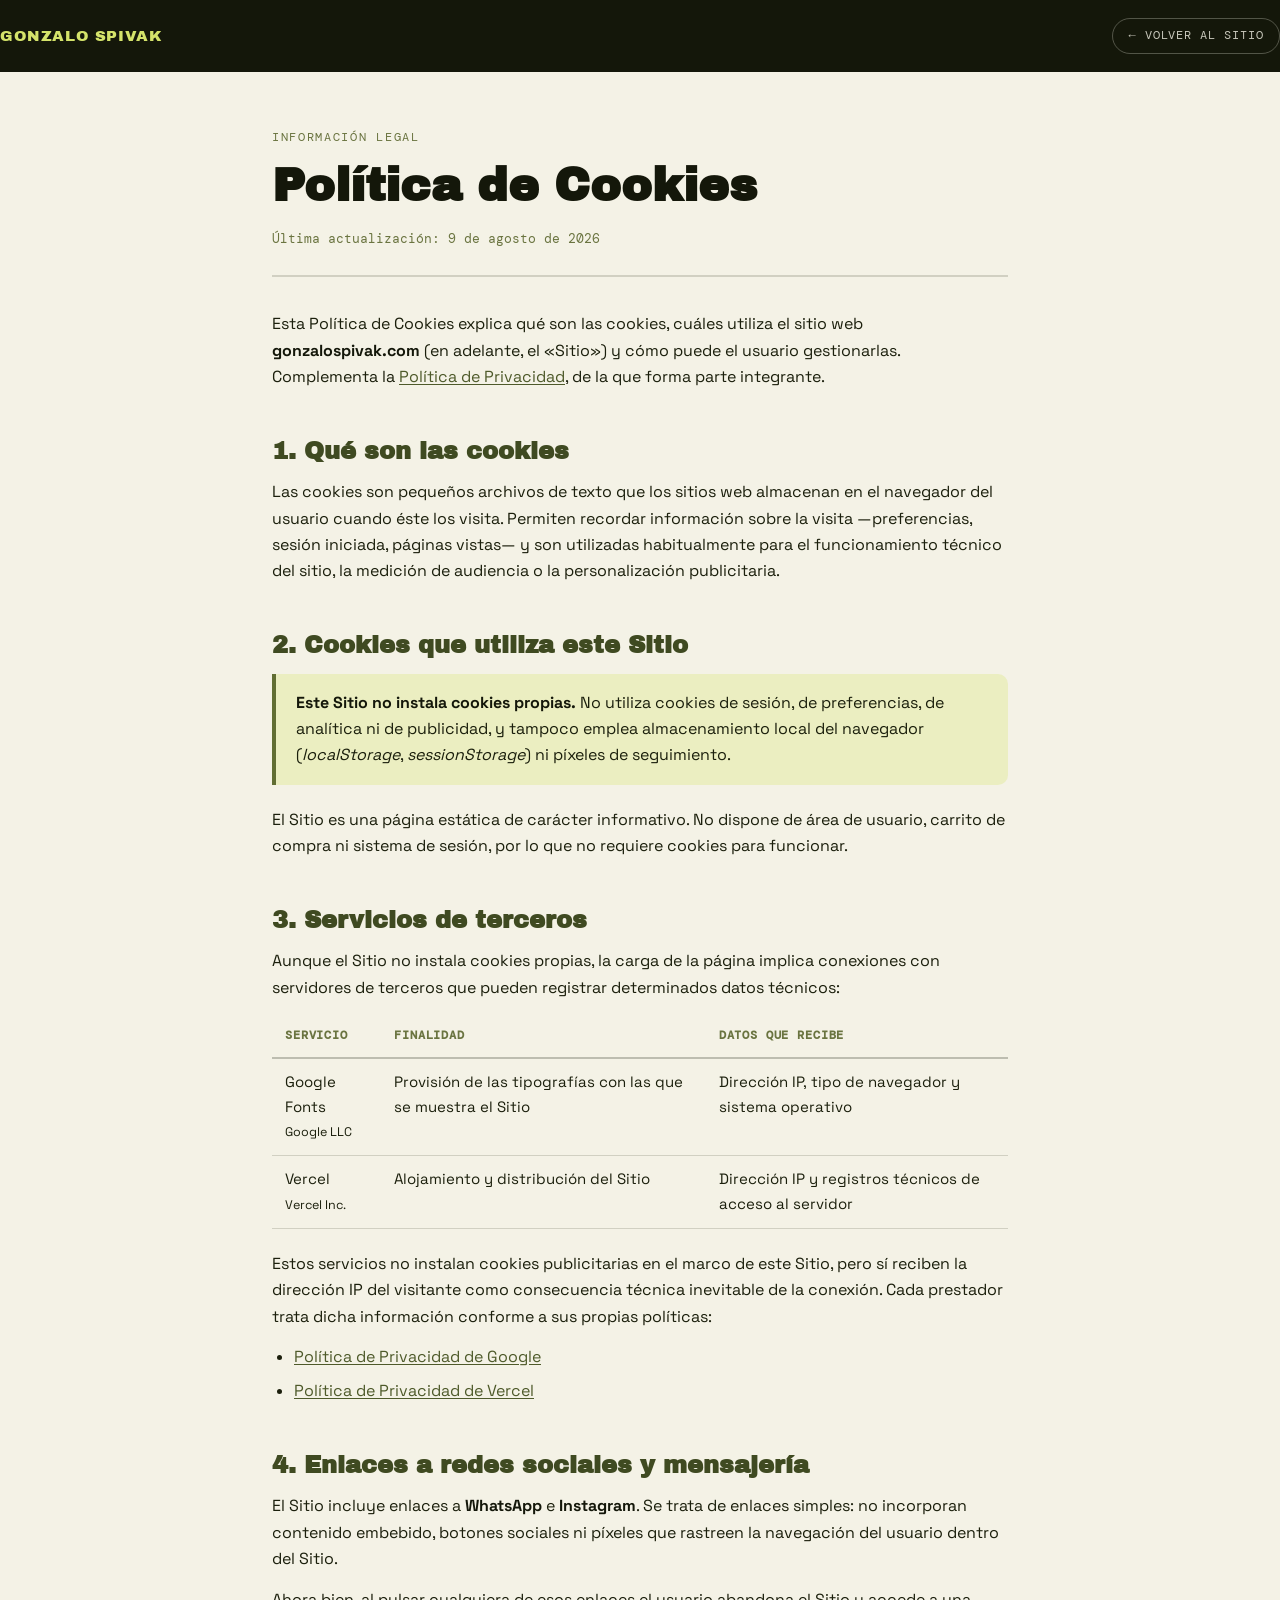
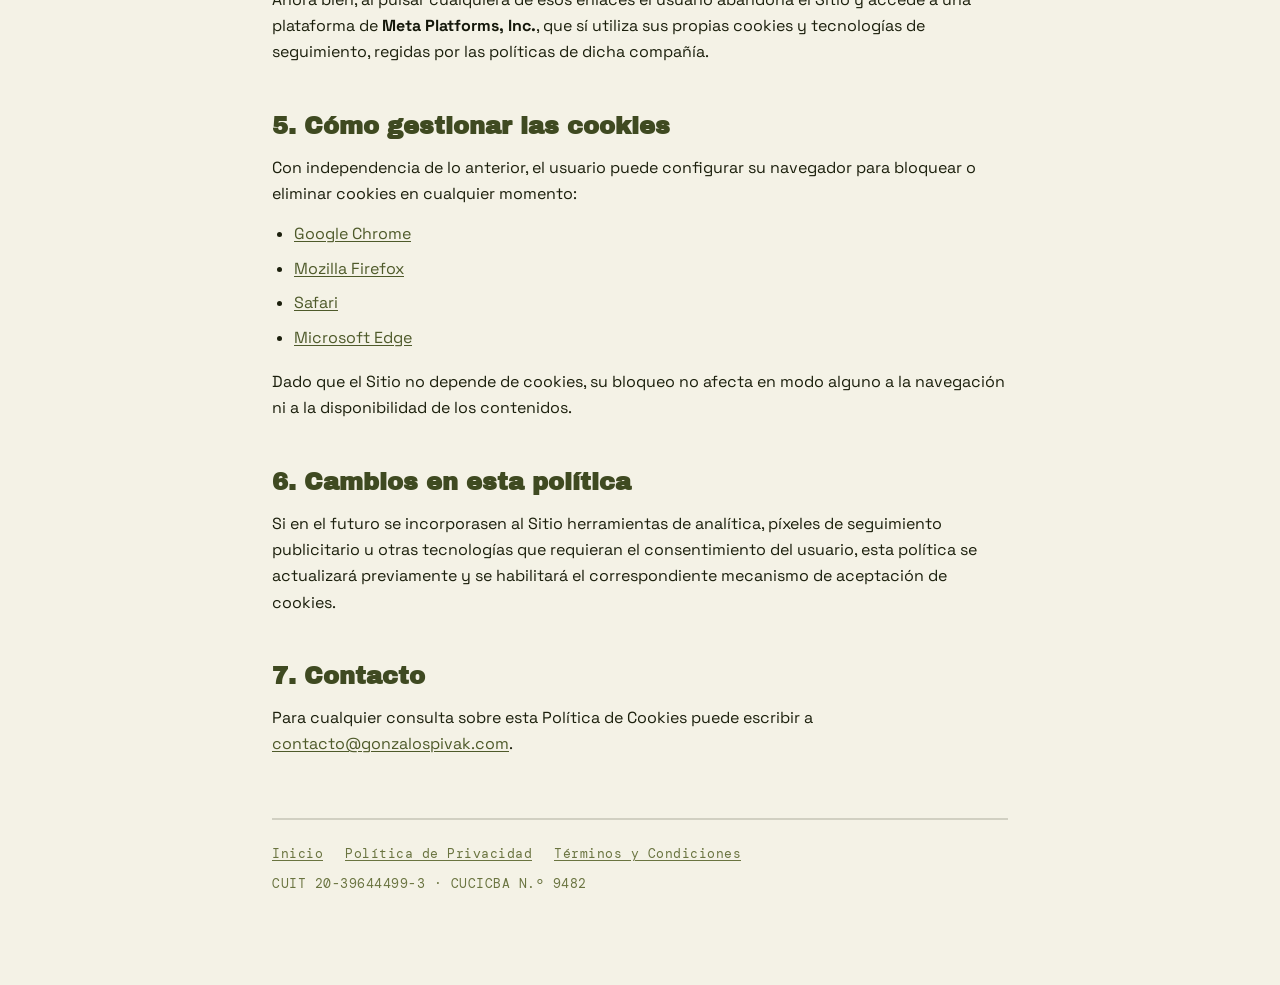
==== cookies.html @ 3b44a144 "Paginas legales: privacidad, terminos y cookies (Ley 25.326)" ====
<!DOCTYPE html>
<html lang="es-AR">
<head>
<meta charset="UTF-8" />
<meta name="viewport" content="width=device-width, initial-scale=1" />
<title>Política de Cookies — Gonzalo Spivak Real Estate</title>
<meta name="description" content="Política de Cookies del sitio web de Gonzalo Javier Spivak (CUIT 20-39644499-3). Información sobre cookies, tecnologías de seguimiento y servicios de terceros." />
<meta name="robots" content="index, follow" />
<link rel="preconnect" href="https://fonts.googleapis.com" />
<link rel="preconnect" href="https://fonts.gstatic.com" crossorigin="anonymous" />
<link href="https://fonts.googleapis.com/css2?family=Archivo+Black&family=Space+Grotesk:wght@400;500;700&family=DM+Mono:wght@400;500&display=swap" rel="stylesheet" />
<link rel="icon" href="data:image/svg+xml,%3Csvg xmlns='http://www.w3.org/2000/svg' viewBox='0 0 64 64'%3E%3Ccircle cx='32' cy='32' r='32' fill='%23D4E36A'/%3E%3Ctext x='32' y='42' font-family='Arial Black,Arial,sans-serif' font-weight='900' font-size='26' fill='%231B1F0C' text-anchor='middle'%3EGS%3C/text%3E%3C/svg%3E" />
<link rel="stylesheet" href="css/styles.css" />
<link rel="stylesheet" href="css/legal.css" />
</head>
<body class="legal-body">

<header class="legal-top">
  <div class="wrap">
    <a class="legal-top__brand" href="/">GONZALO SPIVAK</a>
    <a class="legal-top__back" href="/">← Volver al sitio</a>
  </div>
</header>

<main class="legal-wrap">

  <div class="legal-kicker">Información legal</div>
  <h1>Política de Cookies</h1>
  <div class="legal-updated">Última actualización: 9 de agosto de 2026</div>

  <p>Esta Política de Cookies explica qué son las cookies, cuáles utiliza el sitio web <strong>gonzalospivak.com</strong> (en adelante, el «Sitio») y cómo puede el usuario gestionarlas. Complementa la <a href="/privacidad">Política de Privacidad</a>, de la que forma parte integrante.</p>

  <h2>1. Qué son las cookies</h2>

  <p>Las cookies son pequeños archivos de texto que los sitios web almacenan en el navegador del usuario cuando éste los visita. Permiten recordar información sobre la visita —preferencias, sesión iniciada, páginas vistas— y son utilizadas habitualmente para el funcionamiento técnico del sitio, la medición de audiencia o la personalización publicitaria.</p>

  <h2>2. Cookies que utiliza este Sitio</h2>

  <div class="legal-note">
    <p><strong>Este Sitio no instala cookies propias.</strong> No utiliza cookies de sesión, de preferencias, de analítica ni de publicidad, y tampoco emplea almacenamiento local del navegador (<em>localStorage</em>, <em>sessionStorage</em>) ni píxeles de seguimiento.</p>
  </div>

  <p>El Sitio es una página estática de carácter informativo. No dispone de área de usuario, carrito de compra ni sistema de sesión, por lo que no requiere cookies para funcionar.</p>

  <h2>3. Servicios de terceros</h2>

  <p>Aunque el Sitio no instala cookies propias, la carga de la página implica conexiones con servidores de terceros que pueden registrar determinados datos técnicos:</p>

  <div class="legal-table-wrap">
    <table>
      <thead>
        <tr>
          <th>Servicio</th>
          <th>Finalidad</th>
          <th>Datos que recibe</th>
        </tr>
      </thead>
      <tbody>
        <tr>
          <td>Google Fonts<br /><small>Google LLC</small></td>
          <td>Provisión de las tipografías con las que se muestra el Sitio</td>
          <td>Dirección IP, tipo de navegador y sistema operativo</td>
        </tr>
        <tr>
          <td>Vercel<br /><small>Vercel Inc.</small></td>
          <td>Alojamiento y distribución del Sitio</td>
          <td>Dirección IP y registros técnicos de acceso al servidor</td>
        </tr>
      </tbody>
    </table>
  </div>

  <p>Estos servicios no instalan cookies publicitarias en el marco de este Sitio, pero sí reciben la dirección IP del visitante como consecuencia técnica inevitable de la conexión. Cada prestador trata dicha información conforme a sus propias políticas:</p>

  <ul>
    <li><a href="https://policies.google.com/privacy" target="_blank" rel="noopener">Política de Privacidad de Google</a></li>
    <li><a href="https://vercel.com/legal/privacy-policy" target="_blank" rel="noopener">Política de Privacidad de Vercel</a></li>
  </ul>

  <h2>4. Enlaces a redes sociales y mensajería</h2>

  <p>El Sitio incluye enlaces a <strong>WhatsApp</strong> e <strong>Instagram</strong>. Se trata de enlaces simples: no incorporan contenido embebido, botones sociales ni píxeles que rastreen la navegación del usuario dentro del Sitio.</p>

  <p>Ahora bien, al pulsar cualquiera de esos enlaces el usuario abandona el Sitio y accede a una plataforma de <strong>Meta Platforms, Inc.</strong>, que sí utiliza sus propias cookies y tecnologías de seguimiento, regidas por las políticas de dicha compañía.</p>

  <h2>5. Cómo gestionar las cookies</h2>

  <p>Con independencia de lo anterior, el usuario puede configurar su navegador para bloquear o eliminar cookies en cualquier momento:</p>

  <ul>
    <li><a href="https://support.google.com/chrome/answer/95647" target="_blank" rel="noopener">Google Chrome</a></li>
    <li><a href="https://support.mozilla.org/es/kb/Borrar%20cookies" target="_blank" rel="noopener">Mozilla Firefox</a></li>
    <li><a href="https://support.apple.com/es-es/guide/safari/sfri11471/mac" target="_blank" rel="noopener">Safari</a></li>
    <li><a href="https://support.microsoft.com/es-es/microsoft-edge/eliminar-las-cookies-en-microsoft-edge-63947406-40ac-c3b8-57b9-2a946a29ae09" target="_blank" rel="noopener">Microsoft Edge</a></li>
  </ul>

  <p>Dado que el Sitio no depende de cookies, su bloqueo no afecta en modo alguno a la navegación ni a la disponibilidad de los contenidos.</p>

  <h2>6. Cambios en esta política</h2>

  <p>Si en el futuro se incorporasen al Sitio herramientas de analítica, píxeles de seguimiento publicitario u otras tecnologías que requieran el consentimiento del usuario, esta política se actualizará previamente y se habilitará el correspondiente mecanismo de aceptación de cookies.</p>

  <h2>7. Contacto</h2>

  <p>Para cualquier consulta sobre esta Política de Cookies puede escribir a <a href="mailto:contacto@gonzalospivak.com">contacto@gonzalospivak.com</a>.</p>

  <div class="legal-foot">
    <a href="/">Inicio</a>
    <a href="/privacidad">Política de Privacidad</a>
    <a href="/terminos">Términos y Condiciones</a>
    <span>CUIT 20-39644499-3 · CUCICBA N.º 9482</span>
  </div>

</main>

</body>
</html>
---- css/styles.css ----
:root {
  --olive: #616E33;
  --olive-mid: #3F4A21;
  --olive-dark: #1B1F0C;
  --olive-deep: #14170A;
  --lime: #D4E36A;
  --lime-light: #E9F78C;
  --cream: #F4F2E6;
  --cream-70: rgba(244, 242, 230, .7);
  --cream-72: rgba(244, 242, 230, .72);
  --cream-80: rgba(244, 242, 230, .8);
  --cream-82: rgba(244, 242, 230, .82);
  --cream-86: rgba(244, 242, 230, .86);
  --muted-a: #4E5A2A;
  --muted-b: #6A7440;
  --blue: #74ACDF;
  --blue-dark: #0D2438;
  --yellow: #F6B40E;
  --wash: #E6E3D2;
  --dark-14: rgba(27, 31, 12, .14);
  --dark-16: rgba(27, 31, 12, .16);
  --dark-18: rgba(27, 31, 12, .18);
  --dark-25: rgba(27, 31, 12, .25);
  --dark-70: rgba(27, 31, 12, .7);
  --dark-75: rgba(27, 31, 12, .75);
  --font-display: 'Archivo Black', sans-serif;
  --font-body: 'Space Grotesk', Helvetica, sans-serif;
  --font-mono: 'DM Mono', monospace;
}

* { box-sizing: border-box; }

html, body {
  margin: 0;
  padding: 0;
  background: var(--olive);
}

body {
  font-family: var(--font-body);
  color: var(--cream);
  overflow-x: hidden;
}

a {
  color: var(--olive-dark);
  text-decoration: none;
}

::selection {
  background: var(--lime);
  color: var(--olive-dark);
}

img { max-width: 100%; display: block; }

.wrap {
  max-width: 1360px;
  margin: 0 auto;
}

.wrap--narrow { max-width: 1160px; }

@keyframes gsMarquee {
  from { transform: translateX(0); }
  to { transform: translateX(-50%); }
}

@keyframes gsPulse {
  0%, 100% { transform: scale(1); }
  50% { transform: scale(1.06); }
}

/* Buttons */

.btn {
  display: inline-flex;
  align-items: center;
  justify-content: center;
  gap: 8px;
  border-radius: 999px;
  font-weight: 700;
  cursor: pointer;
  border: none;
  transition: transform .15s ease, box-shadow .15s ease, background .15s ease, color .15s ease, border-color .15s ease;
}

.btn--primary {
  background: var(--lime);
  color: var(--olive-dark);
  padding: 11px 20px;
  font-size: 14.5px;
  border: 2px solid var(--olive-dark);
}
.btn--primary:hover { background: var(--lime-light); transform: translateY(-2px); }

.btn--stamp {
  background: var(--lime);
  color: var(--olive-dark);
  padding: 17px 30px;
  font-size: 16.5px;
  border: 2px solid var(--olive-dark);
  box-shadow: 6px 6px 0 var(--olive-dark);
}
.btn--stamp:hover { transform: translate(3px, 3px); box-shadow: 2px 2px 0 var(--olive-dark); }

.btn--ghost {
  border: 2px solid rgba(244, 242, 230, .5);
  color: var(--cream);
  padding: 17px 30px;
  font-size: 16.5px;
  font-weight: 600;
  background: transparent;
}
.btn--ghost:hover { border-color: var(--lime); color: var(--lime); }

.btn--dark-block {
  margin-top: 6px;
  background: var(--olive-dark);
  color: var(--lime);
  border: none;
  border-radius: 999px;
  padding: 17px;
  font-family: var(--font-body);
  font-weight: 700;
  font-size: 16.5px;
  cursor: pointer;
  width: 100%;
}
.btn--dark-block:hover { background: var(--olive-mid); }

.btn--outline-lime {
  border: 2px solid var(--lime);
  color: var(--lime);
  padding: 13px 22px;
  font-size: 15px;
  background: transparent;
}
.btn--outline-lime:hover { background: var(--lime); color: var(--olive-dark); }

.btn--cta {
  display: inline-block;
  background: var(--olive-dark);
  color: var(--lime);
  padding: 20px 40px;
  font-size: 18px;
  box-shadow: 7px 7px 0 var(--olive);
}
.btn--cta:hover { transform: translate(3px, 3px); box-shadow: 2px 2px 0 var(--olive); }

/* Header */

.site-header {
  position: sticky;
  top: 0;
  z-index: 50;
  display: flex;
  align-items: center;
  justify-content: space-between;
  gap: 24px;
  padding: 14px 28px;
  background: rgba(63, 74, 33, .92);
  backdrop-filter: blur(10px);
  -webkit-backdrop-filter: blur(10px);
  border-bottom: 1px solid rgba(212, 227, 106, .25);
}

.brand { display: flex; align-items: center; gap: 12px; }

.brand__mark {
  width: 38px;
  height: 38px;
  border-radius: 50%;
  background: var(--lime);
  color: var(--olive-dark);
  display: grid;
  place-items: center;
  font-family: var(--font-display);
  font-size: 15px;
  letter-spacing: -.5px;
  flex-shrink: 0;
}

.brand__text { display: flex; flex-direction: column; line-height: 1.05; }
.brand__name { font-family: var(--font-display); font-size: 15px; letter-spacing: -.2px; color: var(--cream); }
.brand__tag { font-family: var(--font-mono); font-size: 10.5px; letter-spacing: 2px; color: var(--lime); }

.site-nav { display: flex; align-items: center; gap: 28px; }
.site-nav a:not(.btn) { color: var(--cream); font-size: 14.5px; font-weight: 500; }
.site-nav a:not(.btn):hover { color: var(--lime); }

.nav-toggle {
  display: none;
  flex-direction: column;
  justify-content: center;
  gap: 5px;
  width: 38px;
  height: 38px;
  background: transparent;
  border: 1px solid rgba(244, 242, 230, .4);
  border-radius: 10px;
  cursor: pointer;
  padding: 0;
}
.nav-toggle span {
  display: block;
  width: 18px;
  height: 2px;
  margin: 0 auto;
  background: var(--cream);
  transition: transform .2s ease, opacity .2s ease;
}
.nav-toggle[aria-expanded="true"] span:nth-child(1) { transform: translateY(7px) rotate(45deg); }
.nav-toggle[aria-expanded="true"] span:nth-child(2) { opacity: 0; }
.nav-toggle[aria-expanded="true"] span:nth-child(3) { transform: translateY(-7px) rotate(-45deg); }

/* Hero */

.hero {
  position: relative;
  padding: 72px 28px 0;
  max-width: 1360px;
  margin: 0 auto;
}

.hero__grid {
  display: grid;
  grid-template-columns: 1.15fr .85fr;
  gap: 56px;
  align-items: end;
}

.badge {
  display: inline-flex;
  align-items: center;
  gap: 10px;
  border: 1px solid rgba(244, 242, 230, .35);
  border-radius: 999px;
  padding: 7px 14px;
  font-family: var(--font-mono);
  font-size: 11px;
  letter-spacing: 1.6px;
  color: var(--lime);
  margin-bottom: 26px;
}

.badge__dot {
  width: 7px;
  height: 7px;
  border-radius: 50%;
  background: var(--lime);
  display: inline-block;
  animation: gsPulse 1.6s ease-in-out infinite;
}

.hero__title {
  font-family: var(--font-display);
  font-size: clamp(46px, 7.2vw, 104px);
  line-height: .9;
  letter-spacing: -3px;
  margin: 0;
  color: var(--cream);
  text-wrap: balance;
}
.hero__title--accent { color: var(--lime); }
.hero__title--stamp {
  display: inline-block;
  background: var(--olive-dark);
  color: var(--lime);
  padding: 0 14px 6px;
  transform: rotate(-1.4deg);
}

.hero__lead {
  max-width: 520px;
  font-size: 19px;
  line-height: 1.5;
  color: var(--cream-86);
  margin: 30px 0 34px;
}

.hero__actions { display: flex; flex-wrap: wrap; gap: 14px; margin-bottom: 44px; }

.stats {
  display: grid;
  grid-template-columns: repeat(3, minmax(0, 1fr));
  gap: 1px;
  background: rgba(244, 242, 230, .22);
  border: 1px solid rgba(244, 242, 230, .22);
  border-radius: 16px;
  overflow: hidden;
  max-width: 560px;
}
.stats__item { background: var(--olive); padding: 20px 18px; }
.stats__num { font-family: var(--font-display); font-size: 34px; color: var(--lime); letter-spacing: -1.5px; }
.stats__label { font-family: var(--font-mono); font-size: 10.5px; letter-spacing: 1.4px; color: var(--cream-70); margin-top: 4px; }

.hero__portrait {
  position: relative;
  border-radius: 20px 20px 0 0;
  overflow: hidden;
  border: 1px solid rgba(244, 242, 230, .3);
  border-bottom: none;
  aspect-ratio: 3 / 4;
  background: var(--olive-deep);
}
.hero__portrait img { width: 100%; height: 100%; object-fit: cover; object-position: 50% 22%; }
.hero__portrait-fade {
  position: absolute;
  inset: 0;
  background: linear-gradient(180deg, rgba(97, 110, 51, 0) 45%, rgba(27, 31, 12, .75) 100%);
}
.hero__portrait-caption {
  position: absolute;
  left: 18px;
  bottom: 18px;
  font-family: var(--font-mono);
  font-size: 10.5px;
  letter-spacing: 1.6px;
  color: var(--lime);
}

/* Trust bar + marquee */

.trust-bar {
  margin-top: 56px;
  display: flex;
  align-items: center;
  background: var(--blue);
  border-top: 2px solid var(--olive-dark);
  color: var(--blue-dark);
  font-family: var(--font-mono);
  font-size: 11px;
  letter-spacing: 2px;
  padding: 9px 28px;
  justify-content: center;
  text-align: center;
}
.trust-bar__inner { display: inline-flex; align-items: center; gap: 12px; flex-wrap: wrap; justify-content: center; }
.trust-bar__dot { width: 10px; height: 10px; border-radius: 50%; background: var(--yellow); border: 1px solid var(--blue-dark); flex-shrink: 0; }

.marquee {
  background: var(--lime);
  border-top: 2px solid var(--olive-dark);
  border-bottom: 2px solid var(--olive-dark);
  overflow: hidden;
  padding: 14px 0;
}
.marquee__track { display: flex; width: max-content; animation: gsMarquee 34s linear infinite; }
.marquee__group {
  display: flex;
  align-items: center;
  gap: 34px;
  padding-right: 34px;
  font-family: var(--font-display);
  font-size: 26px;
  letter-spacing: -.8px;
  color: var(--olive-dark);
  white-space: nowrap;
}
.marquee__star { color: var(--olive); }

/* Sections */

.section { padding: 96px 28px; }
.section--light { background: var(--cream); color: var(--olive-dark); }
.section--olive { background: var(--olive); }
.section--olive-deep { background: var(--olive-mid); }
.section--dark { background: var(--olive-dark); }
.section--lime { background: var(--lime); color: var(--olive-dark); }

.section__head {
  display: flex;
  align-items: end;
  justify-content: space-between;
  gap: 32px;
  flex-wrap: wrap;
  margin-bottom: 48px;
}
.section__head--row { margin-bottom: 34px; gap: 28px; }

.section__title {
  font-family: var(--font-display);
  font-size: clamp(34px, 4.6vw, 64px);
  line-height: .94;
  letter-spacing: -2px;
  margin: 0;
  max-width: 720px;
}
.section__title--on-olive { color: var(--cream); }
.section__title--accent { color: var(--lime); }
.section__title--sm { font-size: clamp(30px, 3.8vw, 50px); line-height: .95; letter-spacing: -1.6px; }

.section__note {
  font-family: var(--font-mono);
  font-size: 12px;
  letter-spacing: 1.4px;
  color: var(--muted-a);
  max-width: 300px;
  margin: 0;
}
.section__note--lime { color: var(--lime); margin: 0 0 48px; max-width: none; }

/* Reveal animation */

.reveal {
  opacity: 0;
  transform: translateY(26px);
  transition: opacity .7s ease, transform .7s cubic-bezier(.2, .7, .2, 1);
}
.reveal.is-visible { opacity: 1; transform: none; }

/* Paths grid */

.paths {
  display: grid;
  grid-template-columns: repeat(auto-fit, minmax(280px, 1fr));
  gap: 18px;
}

.path {
  border-radius: 22px;
  padding: 30px;
  display: flex;
  flex-direction: column;
  justify-content: space-between;
  min-height: 260px;
  transition: transform .2s ease;
}
.path:hover { transform: translateY(-6px); }
.path--wide { grid-column: span 2; padding: 34px; }
.path--dark { background: var(--olive-dark); color: var(--cream); }
.path--lime { background: var(--lime); color: var(--olive-dark); border: 2px solid var(--olive-dark); }
.path--olive { background: var(--olive); color: var(--cream); }
.path--white { background: #FFFFFF; color: var(--olive-dark); border: 1px solid var(--dark-14); }

.path__eyebrow { font-family: var(--font-mono); font-size: 11px; letter-spacing: 1.8px; }
.path__eyebrow--lime { color: var(--lime); }
.path__eyebrow--olive { color: var(--muted-a); }

.path__title {
  font-family: var(--font-display);
  font-size: 25px;
  letter-spacing: -1px;
  margin: 12px 0 10px;
}
.path__title--lg { font-size: 32px; letter-spacing: -1.2px; margin: 14px 0 10px; }

.path__body { font-size: 15.5px; line-height: 1.5; color: var(--cream-82); margin: 0; }
.path--wide .path__body { font-size: 16px; max-width: 520px; color: var(--cream-80); }
.path--lime .path__body { color: var(--olive-dark); }
.path__body--on-olive { color: var(--cream-82); }
.path__body--muted { color: var(--dark-70); }

.path__link {
  align-self: start;
  margin-top: 24px;
  font-weight: 700;
  font-size: 15px;
}
.path__link--pill {
  margin-top: 26px;
  background: var(--lime);
  color: var(--olive-dark);
  padding: 14px 24px;
  border-radius: 999px;
}
.path__link--pill:hover { background: var(--lime-light); }
.path__link--underline-dark { color: inherit; border-bottom: 2px solid var(--olive-dark); }
.path__link--underline-lime { color: var(--lime); border-bottom: 2px solid var(--lime); }
.path--lime .path__link--underline-dark { color: var(--olive-dark); }

/* Properties */

.filters { display: flex; flex-wrap: wrap; gap: 10px; }
.filter-btn {
  background: transparent;
  color: var(--cream);
  border: 1px solid rgba(244, 242, 230, .4);
  border-radius: 999px;
  padding: 10px 18px;
  font-family: var(--font-mono);
  font-size: 11.5px;
  letter-spacing: 1.2px;
  cursor: pointer;
}
.filter-btn:hover { border-color: var(--lime); }
.filter-btn.is-active { background: var(--lime); color: var(--olive-dark); }

.properties {
  display: grid;
  grid-template-columns: repeat(auto-fill, minmax(300px, 1fr));
  gap: 20px;
}

.property-card {
  background: var(--cream);
  color: var(--olive-dark);
  border-radius: 20px;
  overflow: hidden;
  display: flex;
  flex-direction: column;
  transition: transform .2s ease;
}
.property-card:hover { transform: translateY(-6px); }

.property-card__media { position: relative; aspect-ratio: 4 / 3; background: var(--wash); }
.property-card__media img { width: 100%; height: 100%; object-fit: cover; }
.property-card__tag {
  position: absolute;
  top: 14px;
  left: 14px;
  background: var(--olive-dark);
  color: var(--lime);
  font-family: var(--font-mono);
  font-size: 10.5px;
  letter-spacing: 1.2px;
  padding: 6px 11px;
  border-radius: 999px;
}

.property-card__body { padding: 22px 22px 24px; display: flex; flex-direction: column; gap: 12px; flex: 1; }
.property-card__row { display: flex; align-items: baseline; justify-content: space-between; gap: 12px; }
.property-card__price { font-family: var(--font-display); font-size: 26px; letter-spacing: -1px; }
.property-card__barrio { font-family: var(--font-mono); font-size: 11px; letter-spacing: 1.2px; color: var(--muted-b); }
.property-card__title { font-size: 16px; line-height: 1.4; font-weight: 500; }
.property-card__pills { display: flex; gap: 8px; flex-wrap: wrap; margin-top: auto; padding-top: 8px; }
.property-card__pill { border: 1px solid var(--dark-18); border-radius: 999px; padding: 6px 12px; font-size: 12.5px; }
.property-card__cta {
  margin-top: 10px;
  background: var(--olive-dark);
  color: var(--lime);
  text-align: center;
  padding: 13px;
  border-radius: 999px;
  font-weight: 700;
  font-size: 14.5px;
}
.property-card__cta:hover { background: var(--olive-mid); }

/* Steps */

.steps {
  display: grid;
  grid-template-columns: repeat(auto-fit, minmax(240px, 1fr));
  gap: 1px;
  background: rgba(244, 242, 230, .2);
}
.step { background: var(--olive-dark); padding: 32px 26px 36px; }
.step__num { font-family: var(--font-display); font-size: 52px; color: var(--lime); letter-spacing: -2px; line-height: 1; }
.step__title { font-family: var(--font-body); font-size: 20px; font-weight: 700; margin: 14px 0 10px; color: var(--cream); }
.step__body { font-size: 15.5px; line-height: 1.55; color: var(--cream-72); margin: 0; }

/* Tasación */

.tasacion {
  display: grid;
  grid-template-columns: 1fr 1fr;
  gap: 56px;
  align-items: start;
}

.tasacion__lead { font-size: 18.5px; line-height: 1.55; margin: 0 0 28px; max-width: 460px; }

.tasacion__list { list-style: none; padding: 0; margin: 0; display: flex; flex-direction: column; gap: 12px; }
.tasacion__list li { display: flex; gap: 12px; align-items: start; font-size: 16px; }
.tasacion__arrow { font-family: var(--font-display); color: var(--olive); flex-shrink: 0; }

.tasacion__form {
  background: var(--cream);
  border: 2px solid var(--olive-dark);
  border-radius: 24px;
  padding: 30px;
  box-shadow: 8px 8px 0 var(--olive-dark);
  display: flex;
  flex-direction: column;
  gap: 16px;
}

.field {
  display: flex;
  flex-direction: column;
  gap: 7px;
  font-family: var(--font-mono);
  font-size: 11px;
  letter-spacing: 1.4px;
  color: var(--muted-a);
}
.field input, .field select {
  font-family: var(--font-body);
  font-size: 16px;
  padding: 13px 15px;
  border: 1px solid var(--dark-25);
  border-radius: 12px;
  background: #FFFFFF;
  color: var(--olive-dark);
  width: 100%;
}
.field-row { display: grid; grid-template-columns: 1fr 1fr; gap: 14px; }

.tasacion__hint { font-family: var(--font-mono); font-size: 10.5px; letter-spacing: 1px; color: var(--muted-b); margin: 0; text-align: center; }

/* Instagram wall */

.reels { display: grid; grid-template-columns: repeat(auto-fit, minmax(190px, 1fr)); gap: 12px; }
.reel {
  position: relative;
  aspect-ratio: 4 / 5;
  border-radius: 14px;
  overflow: hidden;
  background: var(--olive-deep);
  display: flex;
  align-items: end;
  padding: 16px;
  transition: transform .2s ease;
}
.reel:hover { transform: translateY(-4px); }
.reel img { position: absolute; inset: 0; width: 100%; height: 100%; object-fit: cover; }
.reel__fade { position: absolute; inset: 0; background: linear-gradient(180deg, rgba(20, 23, 10, 0) 50%, rgba(20, 23, 10, .82) 100%); }
.reel__caption { position: relative; font-family: var(--font-mono); font-size: 11px; letter-spacing: .8px; color: var(--cream); line-height: 1.4; }

/* FAQ */

.faq { display: flex; flex-direction: column; gap: 12px; margin-top: 36px; }
.faq-item { border: 1px solid var(--dark-16); border-radius: 16px; background: #FFFFFF; overflow: hidden; }
.faq-item__q {
  width: 100%;
  display: flex;
  align-items: center;
  justify-content: space-between;
  gap: 20px;
  text-align: left;
  background: none;
  border: none;
  padding: 22px 24px;
  font-family: var(--font-body);
  font-size: 18px;
  font-weight: 700;
  color: var(--olive-dark);
  cursor: pointer;
}
.faq-item__sign { font-family: var(--font-display); font-size: 22px; color: var(--olive); flex-shrink: 0; }
.faq-item__a-wrap { max-height: 0; overflow: hidden; transition: max-height .35s ease; }
.faq-item.is-open .faq-item__a-wrap { max-height: 320px; }
.faq-item__a { margin: 0; padding: 0 24px 24px; font-size: 16.5px; line-height: 1.6; color: var(--dark-75); }

/* CTA */

.section--cta { text-align: center; border-top: 2px solid var(--olive-dark); padding: 100px 28px; }
.cta__title { font-family: var(--font-display); font-size: clamp(40px, 6.4vw, 92px); line-height: .9; letter-spacing: -3px; margin: 0 0 22px; }
.cta__lead { font-size: 19px; line-height: 1.5; max-width: 560px; margin: 0 auto 34px; }

/* Footer */

.site-footer { background: var(--olive-dark); padding: 56px 28px 40px; }
.footer__row { display: flex; flex-wrap: wrap; gap: 32px; justify-content: space-between; align-items: start; }
.footer__brand { font-family: var(--font-display); font-size: 22px; letter-spacing: -.6px; color: var(--cream); }
.footer__tag { font-family: var(--font-mono); font-size: 11px; letter-spacing: 1.6px; color: var(--lime); margin-top: 6px; }
.footer__links { display: flex; gap: 28px; flex-wrap: wrap; }
.footer__links a { color: var(--cream); font-size: 15px; }
.footer__links a:hover { color: var(--lime); }
.footer__legal { font-family: var(--font-mono); font-size: 10.5px; letter-spacing: 1.2px; color: rgba(244, 242, 230, .5); max-width: 280px; line-height: 1.7; }

/* Floating WhatsApp */

.wa-float {
  position: fixed;
  right: 26px;
  top: 50%;
  transform: translateY(-50%);
  z-index: 60;
  width: 68px;
  height: 68px;
  border-radius: 50%;
  background: var(--lime);
  color: var(--olive-dark);
  border: 2px solid var(--olive-dark);
  display: grid;
  place-items: center;
  box-shadow: 5px 5px 0 var(--olive-dark);
}
.wa-float:hover { background: var(--lime-light); transform: translateY(-50%) scale(1.06); }

/* Responsive */

@media (max-width: 980px) {
  .hero__grid { grid-template-columns: 1fr; align-items: stretch; }
  .hero__portrait { order: -1; max-width: 420px; margin: 0 auto; }
  .tasacion { grid-template-columns: 1fr; }
  .path--wide { grid-column: span 1; }
}

@media (max-width: 900px) {
  .nav-toggle { display: flex; }
  .site-nav {
    position: absolute;
    top: 100%;
    left: 0;
    right: 0;
    background: var(--olive-mid);
    flex-direction: column;
    align-items: stretch;
    gap: 0;
    padding: 8px 20px 20px;
    border-bottom: 1px solid rgba(212, 227, 106, .25);
    display: none;
  }
  .site-nav.is-open { display: flex; }
  .site-nav a:not(.btn) { padding: 14px 4px; border-bottom: 1px solid rgba(244, 242, 230, .12); font-size: 16px; }
  .site-nav .btn { margin-top: 14px; justify-content: center; }
}

@media (max-width: 620px) {
  .section { padding: 64px 20px; }
  .hero { padding: 48px 20px 0; }
  .field-row { grid-template-columns: 1fr; }
  .stats { grid-template-columns: 1fr; max-width: 100%; }
  .wa-float { width: 56px; height: 56px; right: 16px; top: auto; bottom: 20px; transform: none; }
  .wa-float:hover { transform: scale(1.06); }
  .wa-float svg { width: 26px; height: 26px; }
  .section__head--row { justify-content: flex-start; }
  .filters { width: 100%; }
}

/* Enlaces legales del footer */
.footer__links--legal { gap: 20px; }

.footer__links--legal a {
  font-family: var(--font-mono);
  font-size: 12px;
  letter-spacing: .06em;
  text-transform: uppercase;
  color: var(--cream-70);
}

.footer__links--legal a:hover { color: var(--lime); }

.footer__legal { max-width: 340px; }
---- css/legal.css ----
/* Páginas legales — hereda los tokens de :root definidos en styles.css */

.legal-body {
  background: var(--cream);
  color: var(--olive-dark);
  font-family: var(--font-body);
  line-height: 1.65;
}

.legal-top {
  background: var(--olive-deep);
  padding: 18px 0;
  position: sticky;
  top: 0;
  z-index: 20;
}

.legal-top .wrap {
  display: flex;
  align-items: center;
  justify-content: space-between;
  gap: 16px;
  flex-wrap: wrap;
}

.legal-top__brand {
  font-family: var(--font-display);
  color: var(--lime);
  font-size: 15px;
  letter-spacing: .04em;
  text-decoration: none;
}

.legal-top__back {
  font-family: var(--font-mono);
  font-size: 12px;
  letter-spacing: .08em;
  text-transform: uppercase;
  color: var(--cream-80);
  text-decoration: none;
  border: 1px solid rgba(244, 242, 230, .28);
  border-radius: 999px;
  padding: 7px 15px;
  transition: background .18s ease, color .18s ease;
}

.legal-top__back:hover {
  background: var(--lime);
  color: var(--olive-deep);
  border-color: var(--lime);
}

.legal-wrap {
  max-width: 780px;
  margin: 0 auto;
  padding: 56px 22px 90px;
}

.legal-kicker {
  font-family: var(--font-mono);
  font-size: 12px;
  letter-spacing: .14em;
  text-transform: uppercase;
  color: var(--muted-b);
  margin-bottom: 14px;
}

.legal-wrap h1 {
  font-family: var(--font-display);
  font-size: clamp(30px, 6vw, 46px);
  line-height: 1.05;
  color: var(--olive-deep);
  margin: 0 0 18px;
}

.legal-updated {
  font-family: var(--font-mono);
  font-size: 13px;
  color: var(--muted-b);
  padding-bottom: 26px;
  margin-bottom: 34px;
  border-bottom: 2px solid var(--dark-16);
}

.legal-wrap h2 {
  font-family: var(--font-display);
  font-size: clamp(19px, 3.2vw, 24px);
  line-height: 1.2;
  color: var(--olive-mid);
  margin: 46px 0 14px;
}

.legal-wrap h3 {
  font-family: var(--font-body);
  font-weight: 700;
  font-size: 17px;
  color: var(--olive-mid);
  margin: 28px 0 10px;
}

.legal-wrap p,
.legal-wrap li {
  font-size: 16px;
  color: var(--olive-dark);
}

.legal-wrap p { margin: 0 0 14px; }

.legal-wrap ul,
.legal-wrap ol { margin: 0 0 18px; padding-left: 22px; }

.legal-wrap li { margin-bottom: 8px; }

.legal-wrap a {
  color: var(--muted-a);
  text-decoration: underline;
  text-underline-offset: 2px;
}

.legal-wrap a:hover { color: var(--olive); }

.legal-wrap strong { color: var(--olive-deep); }

/* Ficha de datos del responsable */
.legal-card {
  background: var(--wash);
  border: 2px solid var(--olive-dark);
  border-radius: 14px;
  padding: 22px 24px;
  margin: 0 0 30px;
}

.legal-card dl {
  display: grid;
  grid-template-columns: minmax(150px, auto) 1fr;
  gap: 9px 18px;
  margin: 0;
}

.legal-card dt {
  font-family: var(--font-mono);
  font-size: 12px;
  letter-spacing: .07em;
  text-transform: uppercase;
  color: var(--muted-b);
  padding-top: 2px;
}

.legal-card dd {
  margin: 0;
  font-size: 15px;
  color: var(--olive-deep);
  font-weight: 500;
}

@media (max-width: 560px) {
  .legal-card dl { grid-template-columns: 1fr; gap: 3px; }
  .legal-card dd { margin-bottom: 11px; }
}

/* Aviso destacado */
.legal-note {
  background: rgba(212, 227, 106, .3);
  border-left: 4px solid var(--olive);
  border-radius: 0 10px 10px 0;
  padding: 16px 20px;
  margin: 0 0 22px;
}

.legal-note p:last-child { margin-bottom: 0; }

/* Texto legal obligatorio (Disposición 10/2008) */
.legal-quote {
  font-size: 14.5px;
  font-style: italic;
  color: var(--muted-a);
  border-left: 3px solid var(--dark-25);
  padding: 4px 0 4px 18px;
  margin: 0 0 20px;
}

.legal-table-wrap { overflow-x: auto; margin: 0 0 22px; }

.legal-wrap table {
  width: 100%;
  border-collapse: collapse;
  font-size: 15px;
  min-width: 460px;
}

.legal-wrap th,
.legal-wrap td {
  text-align: left;
  padding: 11px 13px;
  border-bottom: 1px solid var(--dark-16);
  vertical-align: top;
}

.legal-wrap th {
  font-family: var(--font-mono);
  font-size: 12px;
  letter-spacing: .07em;
  text-transform: uppercase;
  color: var(--muted-b);
  border-bottom: 2px solid var(--dark-25);
}

.legal-foot {
  margin-top: 60px;
  padding-top: 24px;
  border-top: 2px solid var(--dark-16);
  font-family: var(--font-mono);
  font-size: 12.5px;
  letter-spacing: .04em;
  color: var(--muted-b);
  display: flex;
  gap: 10px 22px;
  flex-wrap: wrap;
}

.legal-foot a { color: var(--muted-b); }
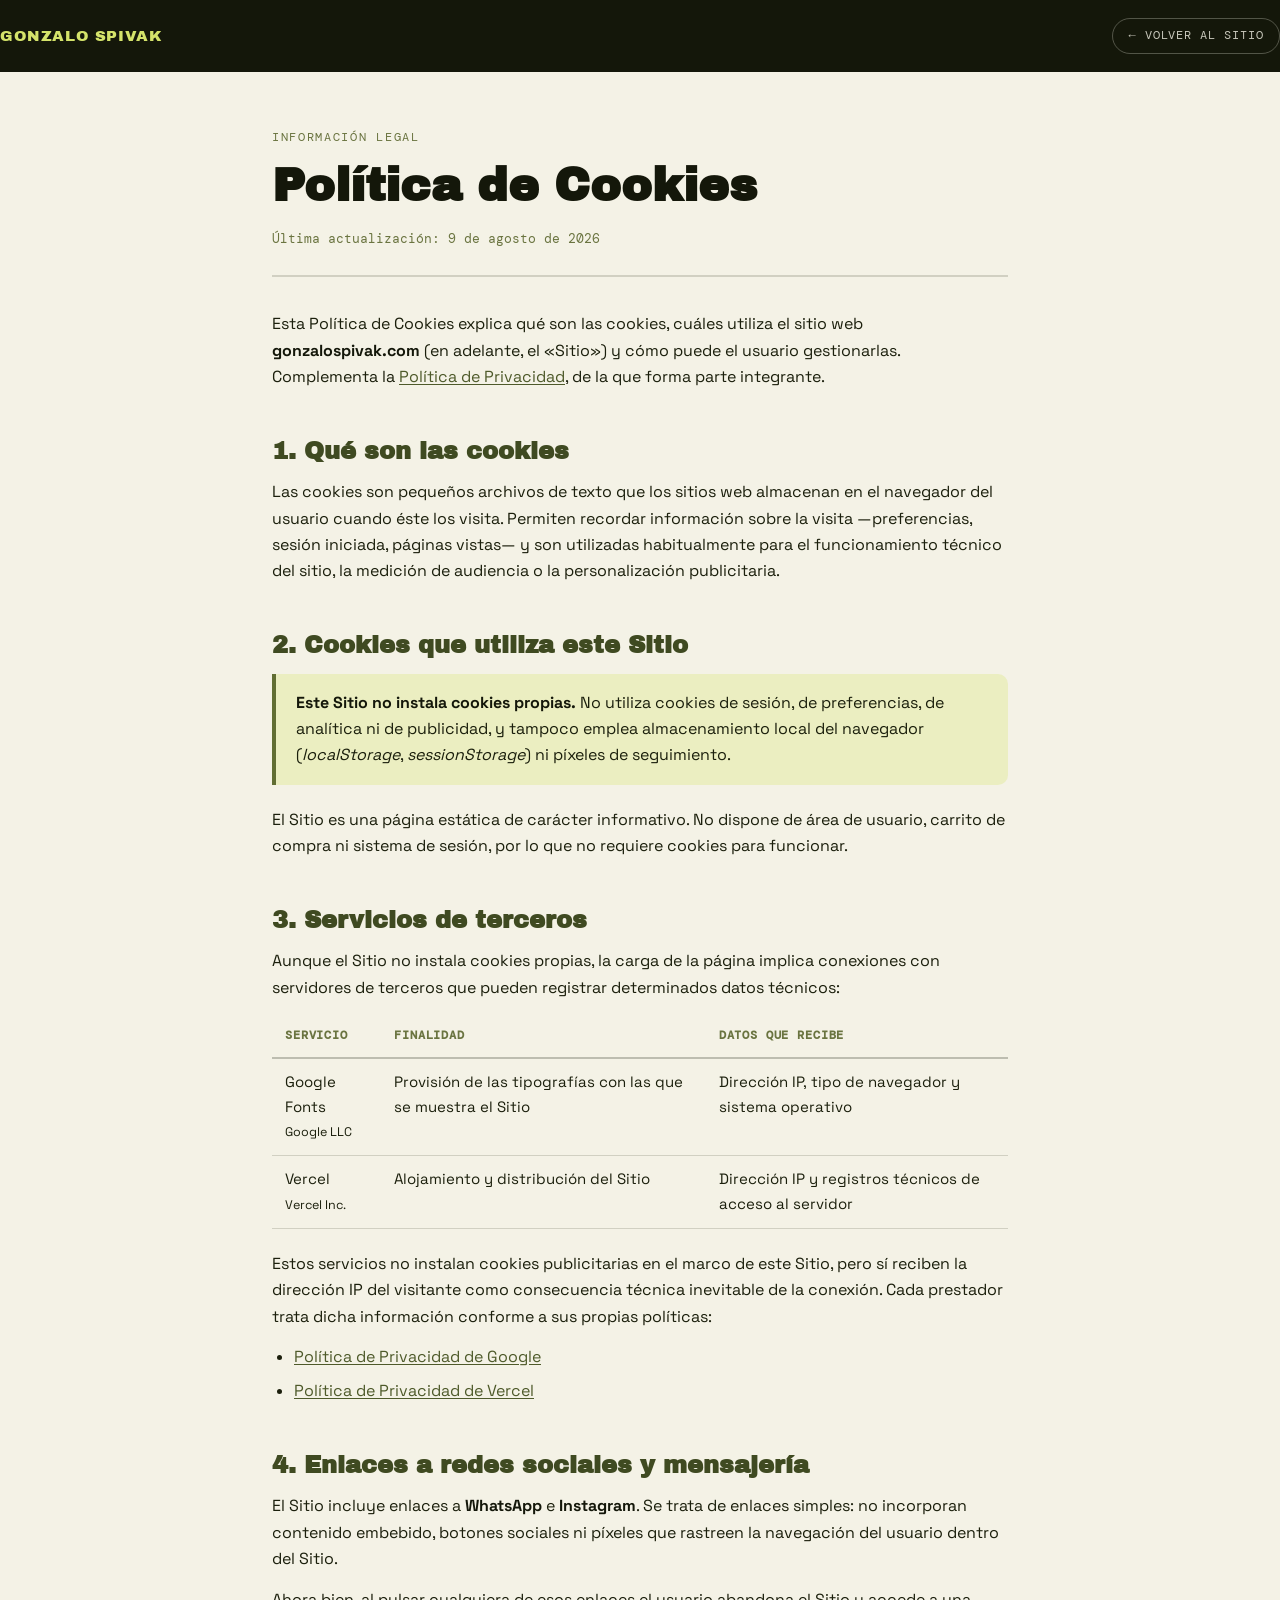
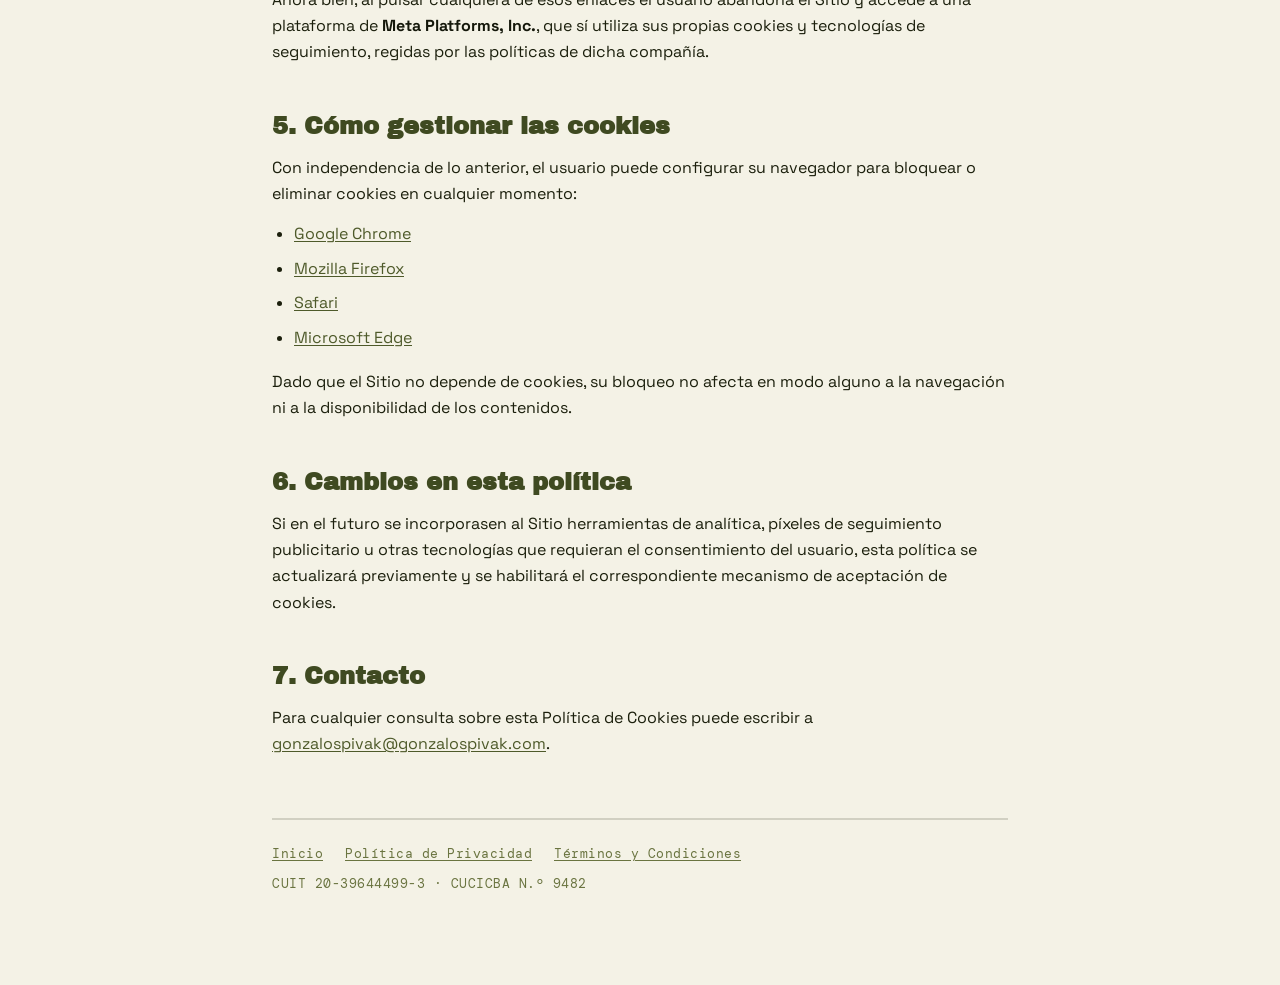
==== commit bde7f363: "Actualizar email de contacto en paginas legales" ====
--- a/cookies.html
+++ b/cookies.html
@@ -102,7 +102,7 @@
 
   <h2>7. Contacto</h2>
 
-  <p>Para cualquier consulta sobre esta Política de Cookies puede escribir a <a href="mailto:contacto@gonzalospivak.com">contacto@gonzalospivak.com</a>.</p>
+  <p>Para cualquier consulta sobre esta Política de Cookies puede escribir a <a href="mailto:gonzalospivak@gonzalospivak.com">gonzalospivak@gonzalospivak.com</a>.</p>
 
   <div class="legal-foot">
     <a href="/">Inicio</a>
